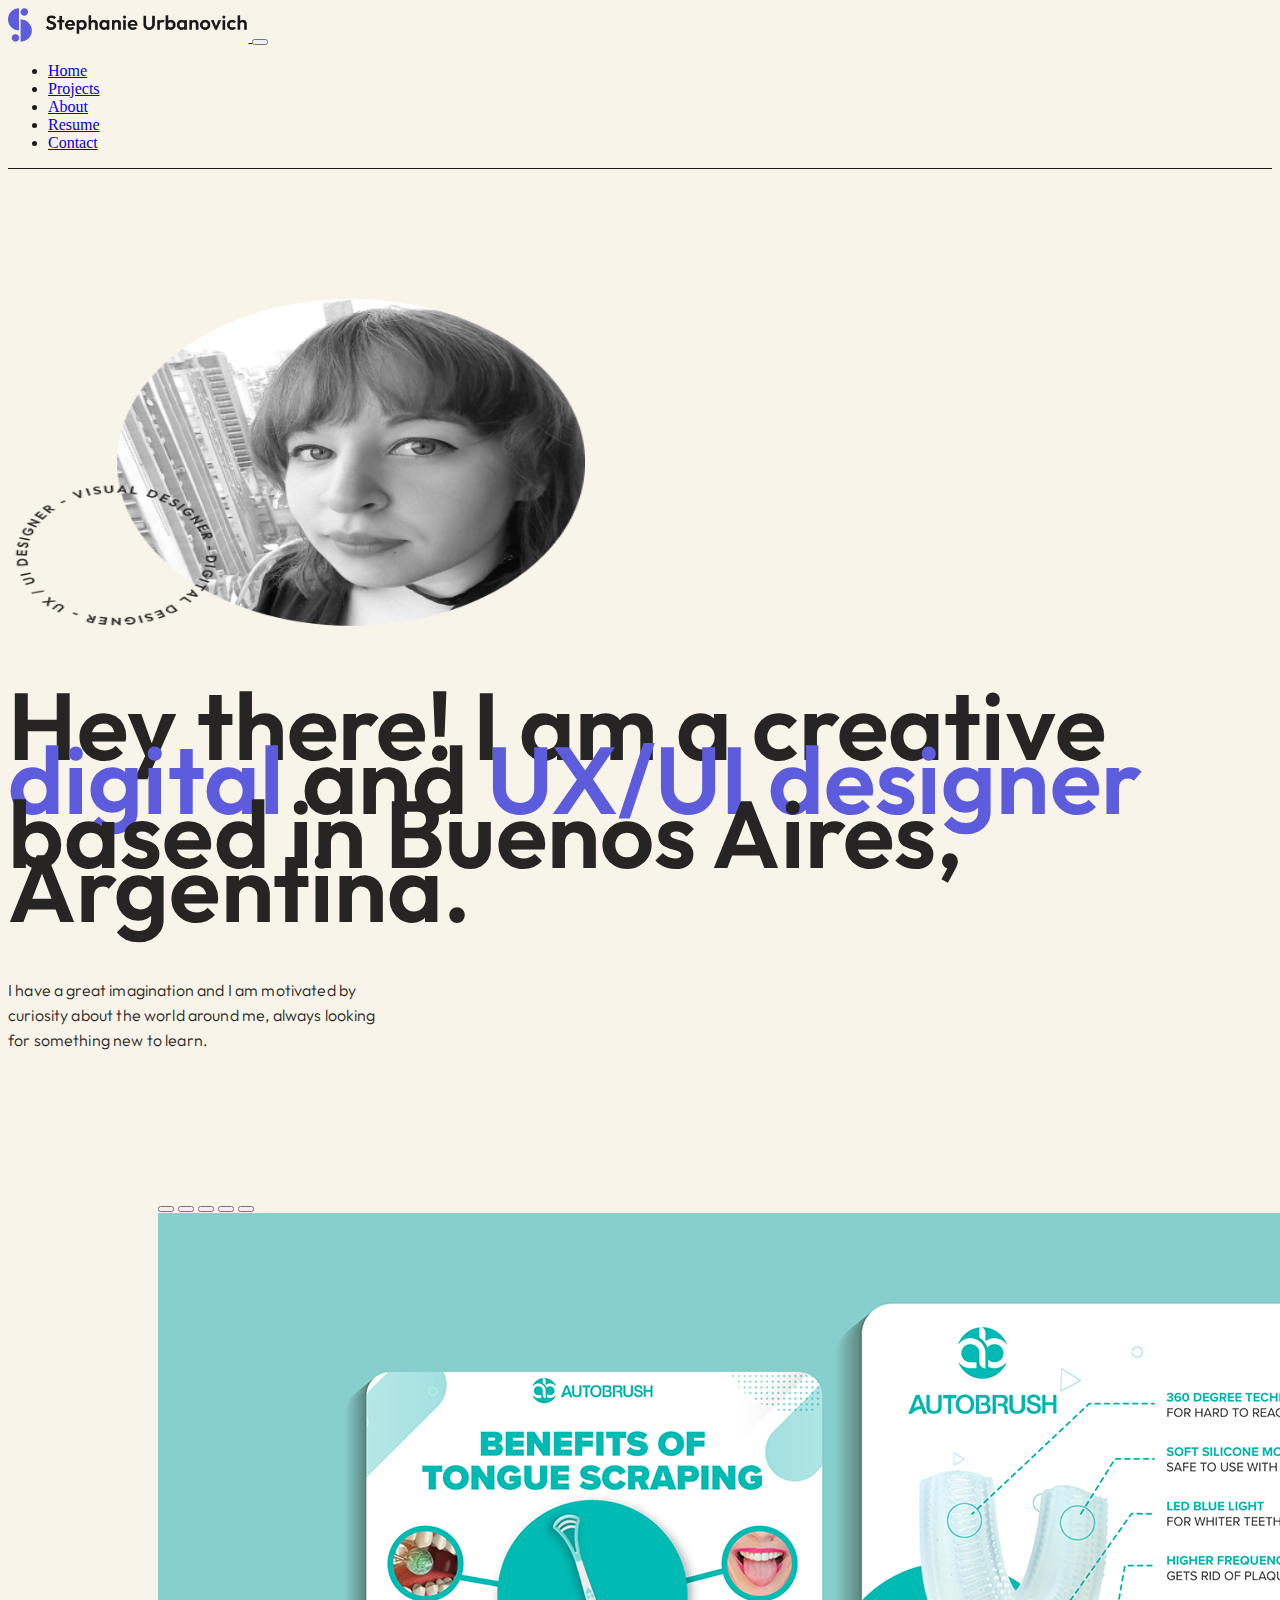
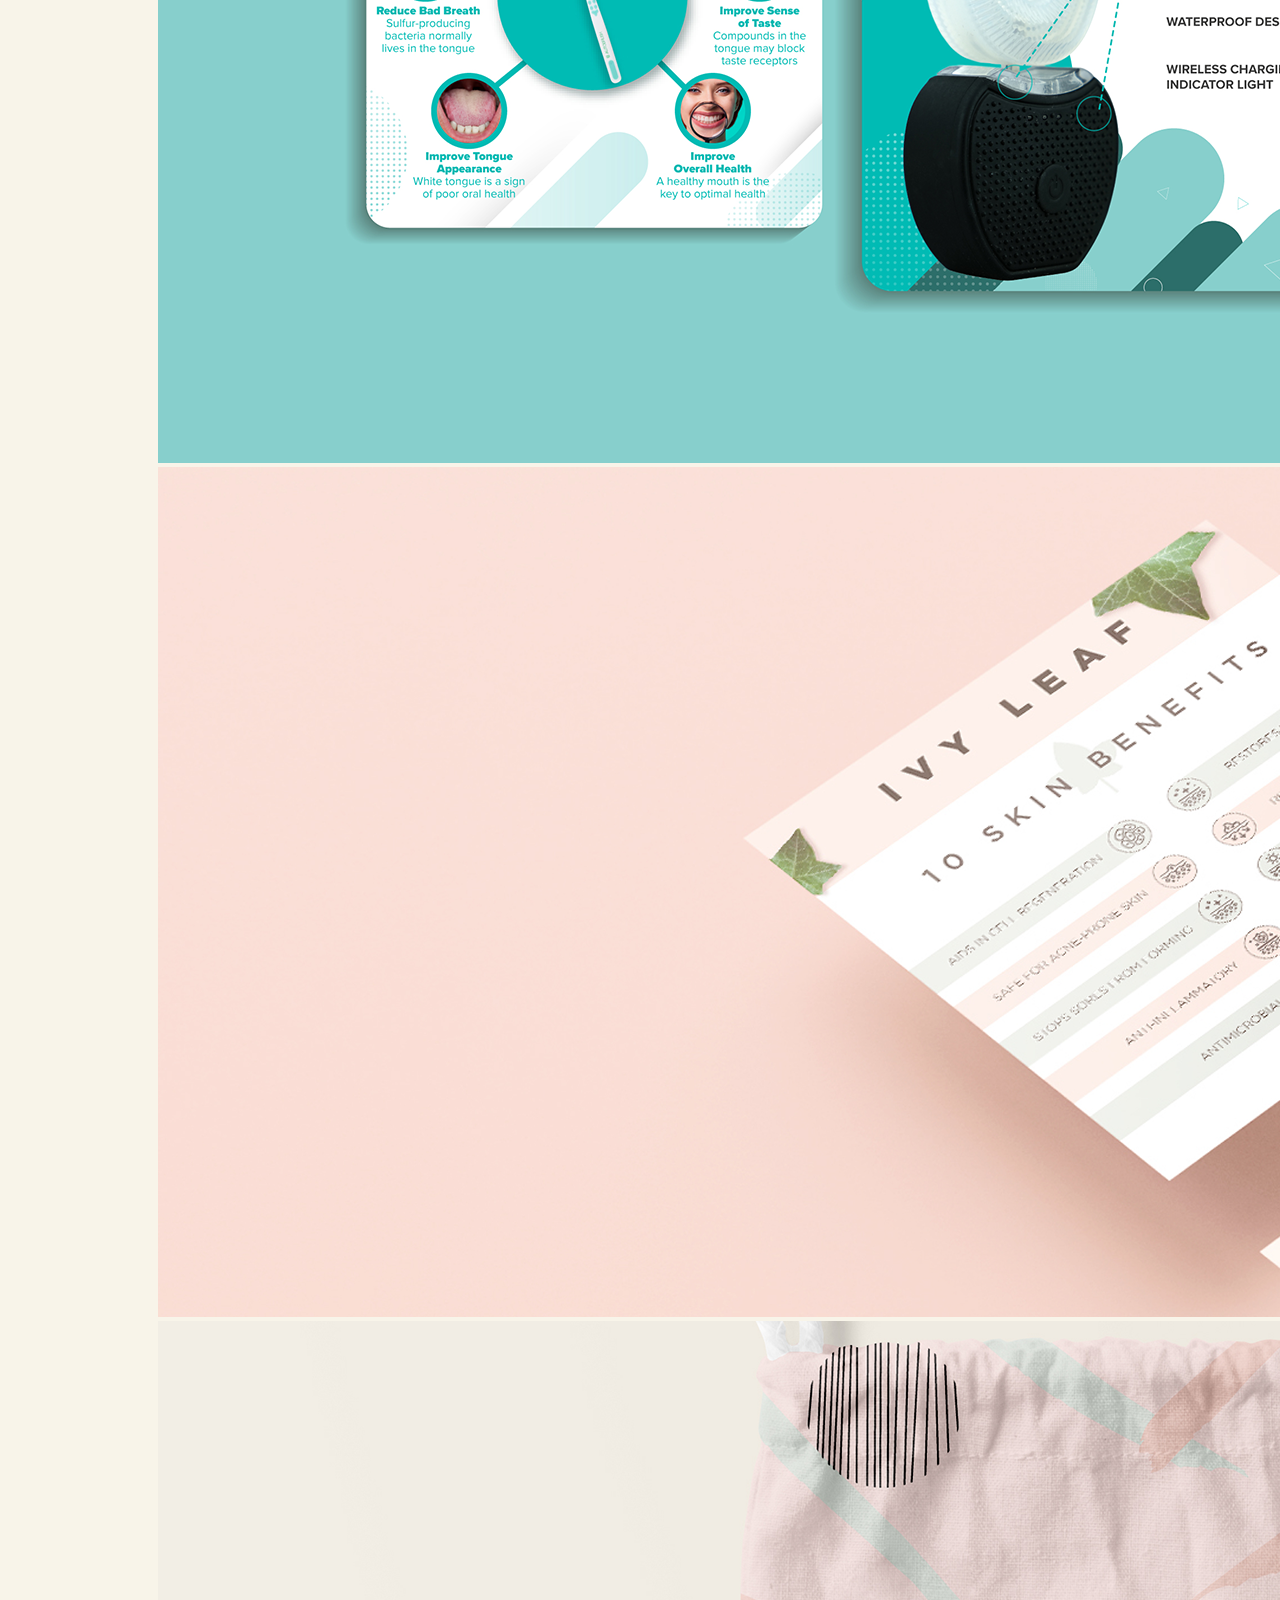
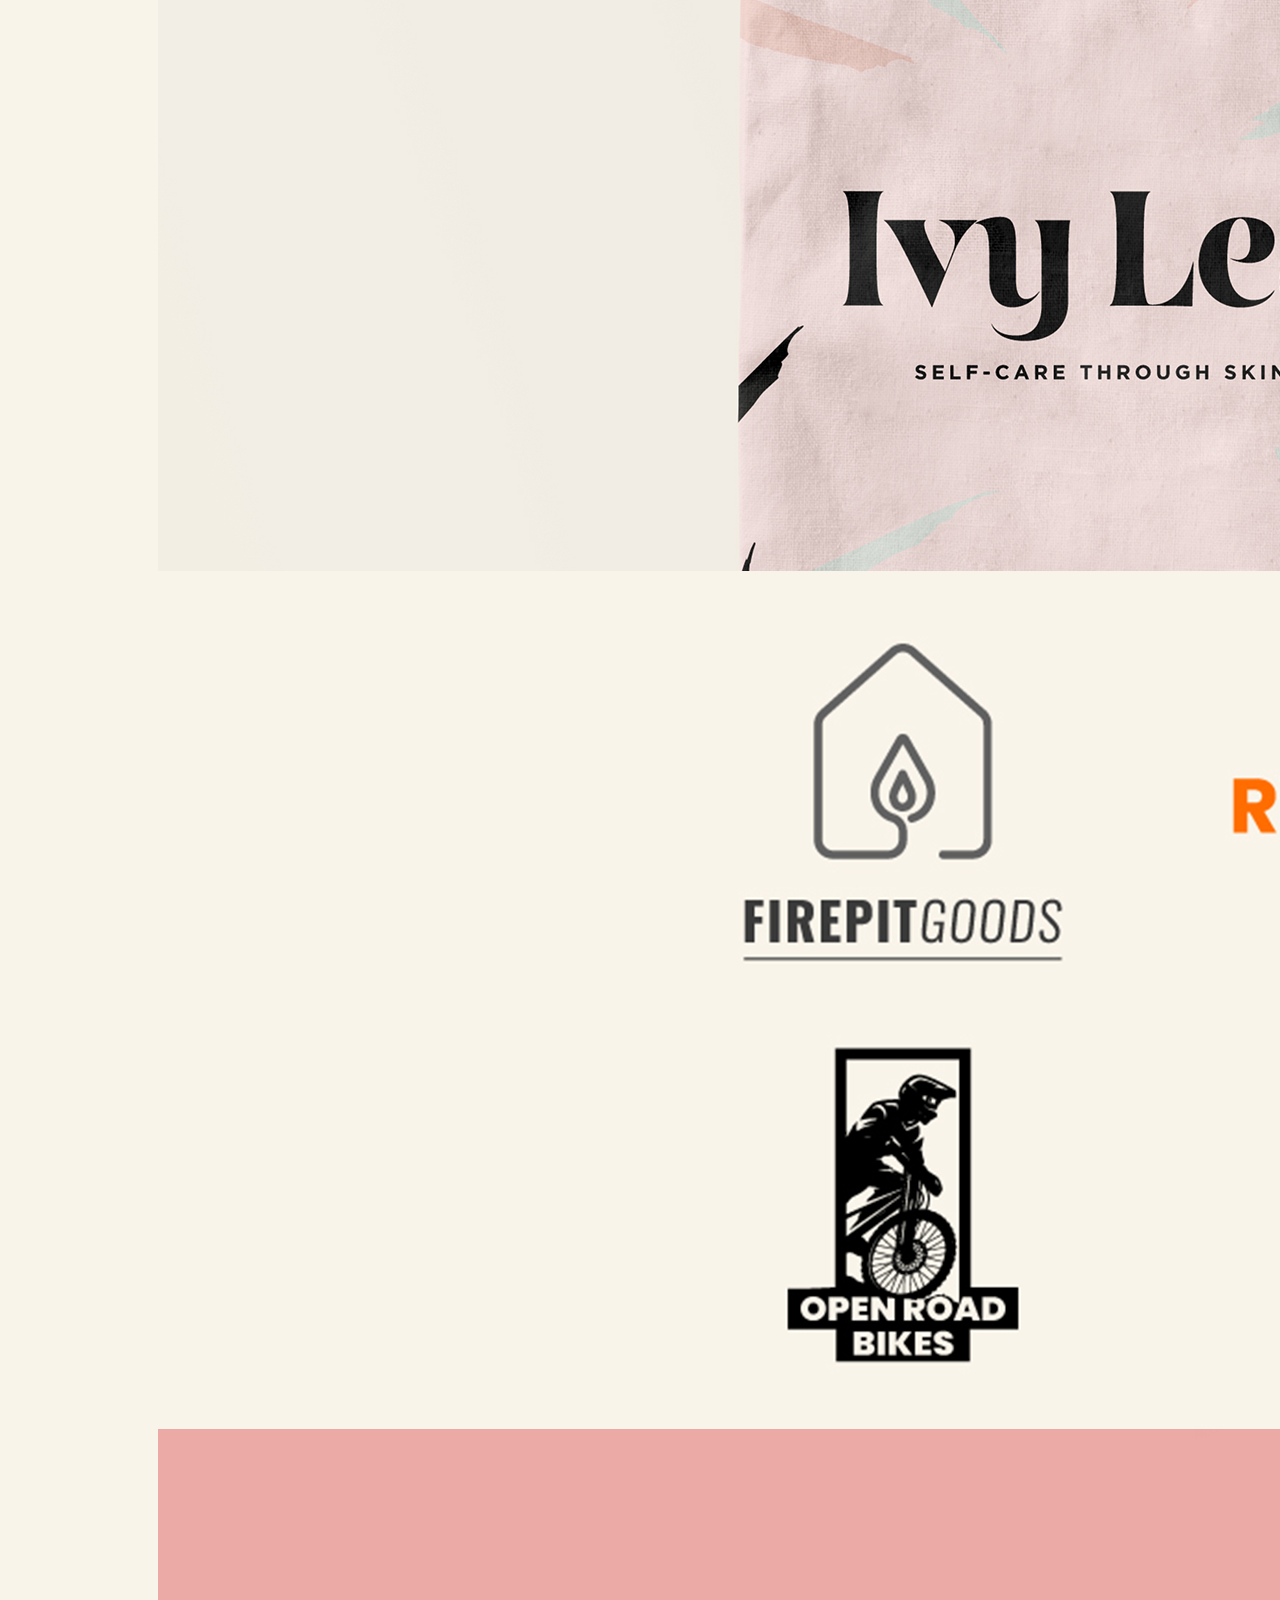
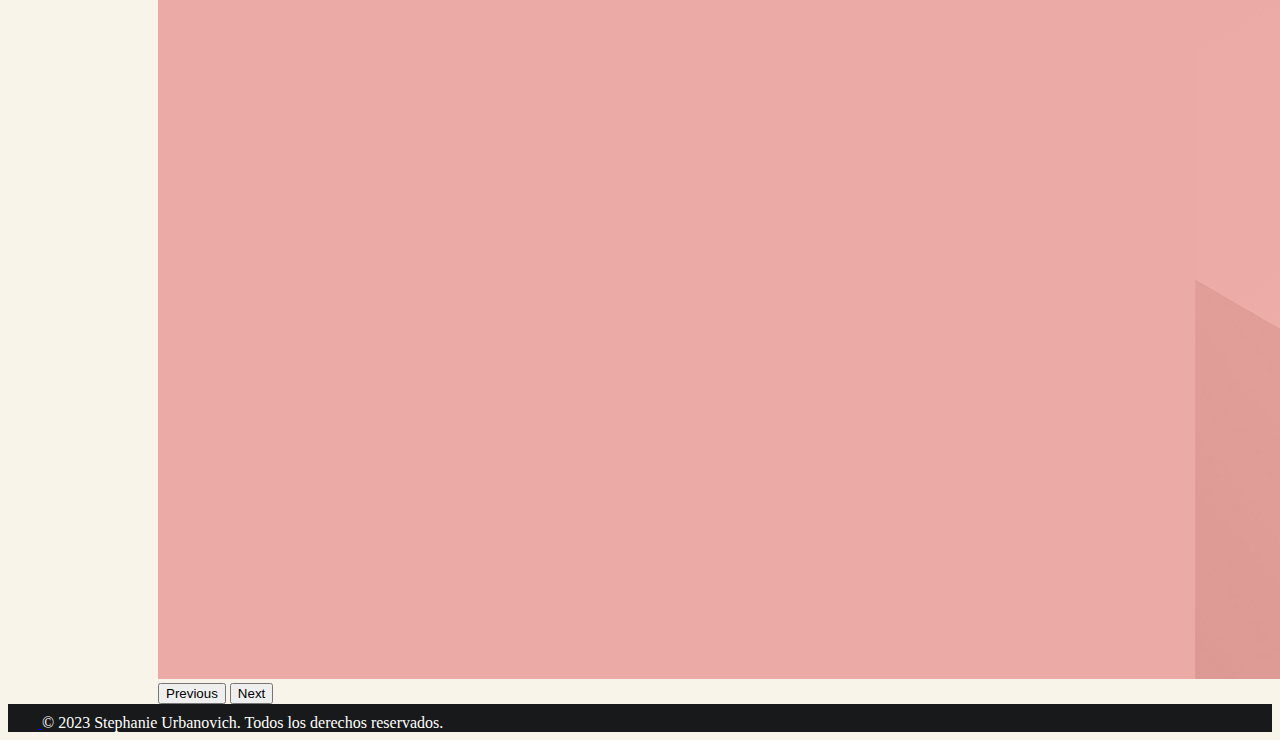
==== index.html @ 8e15cdd3 "Website con Sass tercera entrega" ====
<!DOCTYPE html>
<html lang="en">

<head>
    <meta charset="UTF-8">
    <meta name="viewport" content="width=device-width, initial-scale=1.0">
    <meta name="description" content="Stephanie Urbanovich, Designer in Visual Communication focused on UX/UI design located in Buenos Aires,
    Argentina.">
    <meta name="author" content="Stephanie Urbanovich">
    <title>Portfolio</title>
    <!-- BS CSS -->
    <link href="https://cdn.jsdelivr.net/npm/bootstrap@5.3.1/dist/css/bootstrap.min.css" rel="stylesheet"
        integrity="sha384-4bw+/aepP/YC94hEpVNVgiZdgIC5+VKNBQNGCHeKRQN+PtmoHDEXuppvnDJzQIu9" crossorigin="anonymous">
    <!-- Mi css -->
    <link rel="stylesheet" href="css/style.css">
    <link rel="shortcut icon" href="img/favicon.png" type="image/x-icon">
</head>

<body class="container-fluid">

    <!-- Header -->
    <header class="navbar navbar-expand-lg">
        <div class="container-fluid">
            <a class="navbar-brand ms-5" href="index.html">
                <img class="logo" src="img/logo completo.png" alt="Logo de Stephanie Urbanovich">
            </a>
            <button class="navbar-toggler" type="button" data-bs-toggle="collapse" data-bs-target="#navbarNav"
                aria-controls="navbarNav" aria-expanded="false" aria-label="Toggle navigation">
                <span class="navbar-toggler-icon"></span>
            </button>
            <nav class="collapse navbar-collapse me-5" id="navbarNav">
                <ul class="navbar-nav ms-auto fuentes">
                    <li class="nav-item">
                        <a class="nav-link" aria-current="page" href="index.html">Home</a>
                    </li>
                    <li class="nav-item">
                        <a class="nav-link" href="pages/projects.html">Projects</a>
                    </li>
                    <li class="nav-item">
                        <a class="nav-link" href="pages/about.html">About</a>
                    </li>
                    <li class="nav-item">
                        <a class="nav-link" href="pages/resume.html">Resume</a>
                    </li>
                    <li class="nav-item">
                        <a class="nav-link" href="pages/contact.html">Contact</a>
                    </li>
                </ul>
            </nav>
        </div>
    </header>

    <!-- Hero -->

    <div class="container col-xxl-8 px-4" style="padding-top: 130px; padding-bottom: 130px;">
        <div class="row flex-lg-row-reverse align-items-center g-5 py-3">
            <div class="col-10 col-sm-8 col-lg-6">
                <img src="img/image banner.png" class="d-block mx-lg-auto img-fluid" alt="Bootstrap Themes" width="577"
                    height="332" loading="lazy">
            </div>
            <div class="col-lg-6">
                <h1 class="display-5 fw-bold lh-1 mb-3"> Hey there! I am a creative <span
                        class="textoResaltado">digital</span> and <span class="textoResaltado">UX/UI designer</span>
                    based in Buenos Aires, Argentina.</h1>
                <p class="parrafoHome">I have a great imagination and I am motivated by curiosity about the world around
                    me, always looking for something new to learn.</p>
            </div>
        </div>
    </div>

    <!-- Main -->
    <div class="container d-flex justify-content-center mt-5" style="margin: 0 150px;">
        <div id="carouselExampleIndicators" class="carousel slide" style="max-width: 1140px;">
          <div class="carousel-indicators">
            <button type="button" data-bs-target="#carouselExampleIndicators" data-bs-slide-to="0" class="active" aria-current="true" aria-label="Slide 1"></button>
            <button type="button" data-bs-target="#carouselExampleIndicators" data-bs-slide-to="1" aria-label="Slide 2"></button>
            <button type="button" data-bs-target="#carouselExampleIndicators" data-bs-slide-to="2" aria-label="Slide 3"></button>
            <button type="button" data-bs-target="#carouselExampleIndicators" data-bs-slide-to="3" aria-label="Slide 4"></button>
            <button type="button" data-bs-target="#carouselExampleIndicators" data-bs-slide-to="4" aria-label="Slide 5"></button>
          </div>
          <div class="carousel-inner" style="width: 100%;">
            <div class="carousel-item active">
              <img src="img/slider 01.png" class="d-block w-100" alt="Image 1">
            </div>
            <div class="carousel-item">
              <img src="img/slider 02.png" class="d-block w-100 h-100" alt="Image 2">
            </div>
            <div class="carousel-item">
              <img src="img/slider 03.png" class="d-block w-100 h-100" alt="Image 3">
            </div>
            <div class="carousel-item">
              <img src="img/slider 04.png" class="d-block w-100 h-100" alt="Image 4">
            </div>
            <div class="carousel-item">
              <img src="img/slider 05.png" class="d-block w-100 h-100" alt="Image 5">
            </div>
          </div>
          <button class="carousel-control-prev" type="button" data-bs-target="#carouselExampleIndicators" data-bs-slide="prev">
            <span class="carousel-control-prev-icon" aria-hidden="true"></span>
            <span class="visually-hidden">Previous</span>
          </button>
          <button class="carousel-control-next" type="button" data-bs-target="#carouselExampleIndicators" data-bs-slide="next">
            <span class="carousel-control-next-icon" aria-hidden="true"></span>
            <span class="visually-hidden">Next</span>
          </button>
        </div>
      </div>


    <!-- Footer -->
    <div class="footer">
        <footer class="d-flex flex-wrap justify-content-between align-items-center py-3 my-4 ">
            <div class="col-md-5 d-flex align-items-center">
                <a href="/" class="mb-3 me-2 mb-md-0 text-body-secondary text-decoration-none lh-1">
                    <svg class="bi" width="30" height="24">
                        <use xlink:href="#bootstrap" />
                    </svg>
                </a>
                <span class="mb-3 mb-md-0 ">&copy; 2023 Stephanie Urbanovich. Todos los derechos
                    reservados.</span>
            </div>
        </footer>
    </div>


    <script src="https://cdn.jsdelivr.net/npm/bootstrap@5.3.1/dist/js/bootstrap.bundle.min.js"
        integrity="sha384-HwwvtgBNo3bZJJLYd8oVXjrBZt8cqVSpeBNS5n7C8IVInixGAoxmnlMuBnhbgrkm"
        crossorigin="anonymous"></script>
</body>

</html>
---- css/style.css ----
@import url("https://fonts.googleapis.com/css2?family=Outfit:wght@100;200;300;400;500;600;700;800;900&display=swap");
header {
  background-color: #F8F4E9;
  border-bottom: 1px solid #18191A;
}
header .textoResaltado {
  color: #5D5CDC;
}
header .fuentes {
  font-size: 16px;
  font-weight: 300;
  color: #18191A;
}
header .fuentes li a:hover {
  font-weight: bold;
}

h1 {
  color: #262523;
  font-family: Outfit;
  font-size: 95px;
  font-style: normal;
  font-weight: 600;
  line-height: 54px;
  letter-spacing: 0.15px;
}

p {
  color: #262523;
  font-family: Outfit;
  font-size: 16px;
  font-style: normal;
  font-weight: 300;
  line-height: 25px;
  letter-spacing: 0.15px;
}

.parrafoHome {
  width: 370px;
  height: 71px;
  flex-shrink: 0;
}

.image-link {
  display: block;
  text-decoration: none;
}

.image-container {
  position: relative;
  overflow: hidden;
  margin: 15px 0;
  width: 100%;
  padding-bottom: 76.2%;
}
.image-container img {
  position: absolute;
  top: 0;
  left: 0;
  width: 100%;
  height: 100%;
  transition: transform 0.3s ease;
}
.image-container .overlay {
  position: absolute;
  top: 0;
  left: 0;
  width: 100%;
  height: 100%;
  background-color: transparent;
  opacity: 0;
  transition: opacity 0.3s ease;
}
.image-container .overlay-text {
  position: absolute;
  top: 50%;
  left: 50%;
  transform: translate(-50%, -50%);
  color: #fff;
  opacity: 0;
  transition: opacity 0.3s ease;
  text-align: center;
  font-family: Outfit;
  font-size: 20px;
  font-style: normal;
  font-weight: 600;
  line-height: 25.5px;
  letter-spacing: 0.238px;
}
.image-container:hover .overlay {
  background-color: #5D5CDC;
  opacity: 0.9;
}
.image-container:hover .overlay-text {
  opacity: 1;
}

#workSection {
  background-color: #5D5CDC;
  padding: 30px 0;
}
#workSection .workContent {
  flex-shrink: 0;
  width: 410px;
}
#workSection .workContent .workTitle {
  color: #F8F4E9;
  font-family: Outfit;
  font-size: 25px;
  font-style: normal;
  font-weight: 600;
  line-height: 54px;
  letter-spacing: 0.15px;
  width: 410px;
  height: 43px;
  flex-shrink: 0;
}
#workSection .workContent .resumeTitle {
  color: #18191A;
  font-family: Outfit;
  font-size: 25px;
  font-style: normal;
  font-weight: 600;
  line-height: 54px;
  letter-spacing: 0.15px;
  width: 410px;
  height: 43px;
  flex-shrink: 0;
}
#workSection .workContent .workText {
  width: 485px;
  height: 228px;
  flex-shrink: 0;
  color: #F8F4E9;
  font-family: Outfit;
  font-size: 16px;
  font-style: normal;
  font-weight: 300;
  line-height: 25px;
  letter-spacing: 0.15px;
}
#workSection .workContent .workImage img {
  width: 358px;
  height: 203px;
}

footer {
  background-color: #18191A;
  color: white;
}
footer .container.d-flex.justify-content-between {
  max-width: 1440px;
  margin: 0 auto;
}
footer .logo {
  width: 240.458px;
  height: 33.618px;
  flex-shrink: 0;
}
footer .custom-accordion {
  background-color: #F8F4E9;
}
footer .image-custom {
  width: 100%;
  margin: 0;
  padding: 0;
  overflow: hidden;
}

@media (max-width: 768px) {
  .container.col-xxl-8.px-4.hero-section {
    padding-top: 50px;
    padding-bottom: 50px;
  }
  .container-fluid.main-section {
    padding: 30px 0;
  }
  .image-container {
    margin: 10px 0;
  }
  footer .container.d-flex.justify-content-between {
    max-width: 1440px;
    margin: 0 auto;
  }
  footer .logo {
    width: 240.458px;
    height: 33.618px;
    flex-shrink: 0;
  }
  footer .custom-accordion {
    background-color: #F8F4E9;
  }
  footer .image-custom {
    width: 100%;
    margin: 0;
    padding: 0;
    overflow: hidden;
  }
}
body {
  background-color: #F8F4E9;
}

.logo {
  width: 240.458px;
  height: 33.618px;
  flex-shrink: 0;
}

.textoResaltado {
  color: #5D5CDC;
}

/*# sourceMappingURL=style.css.map */
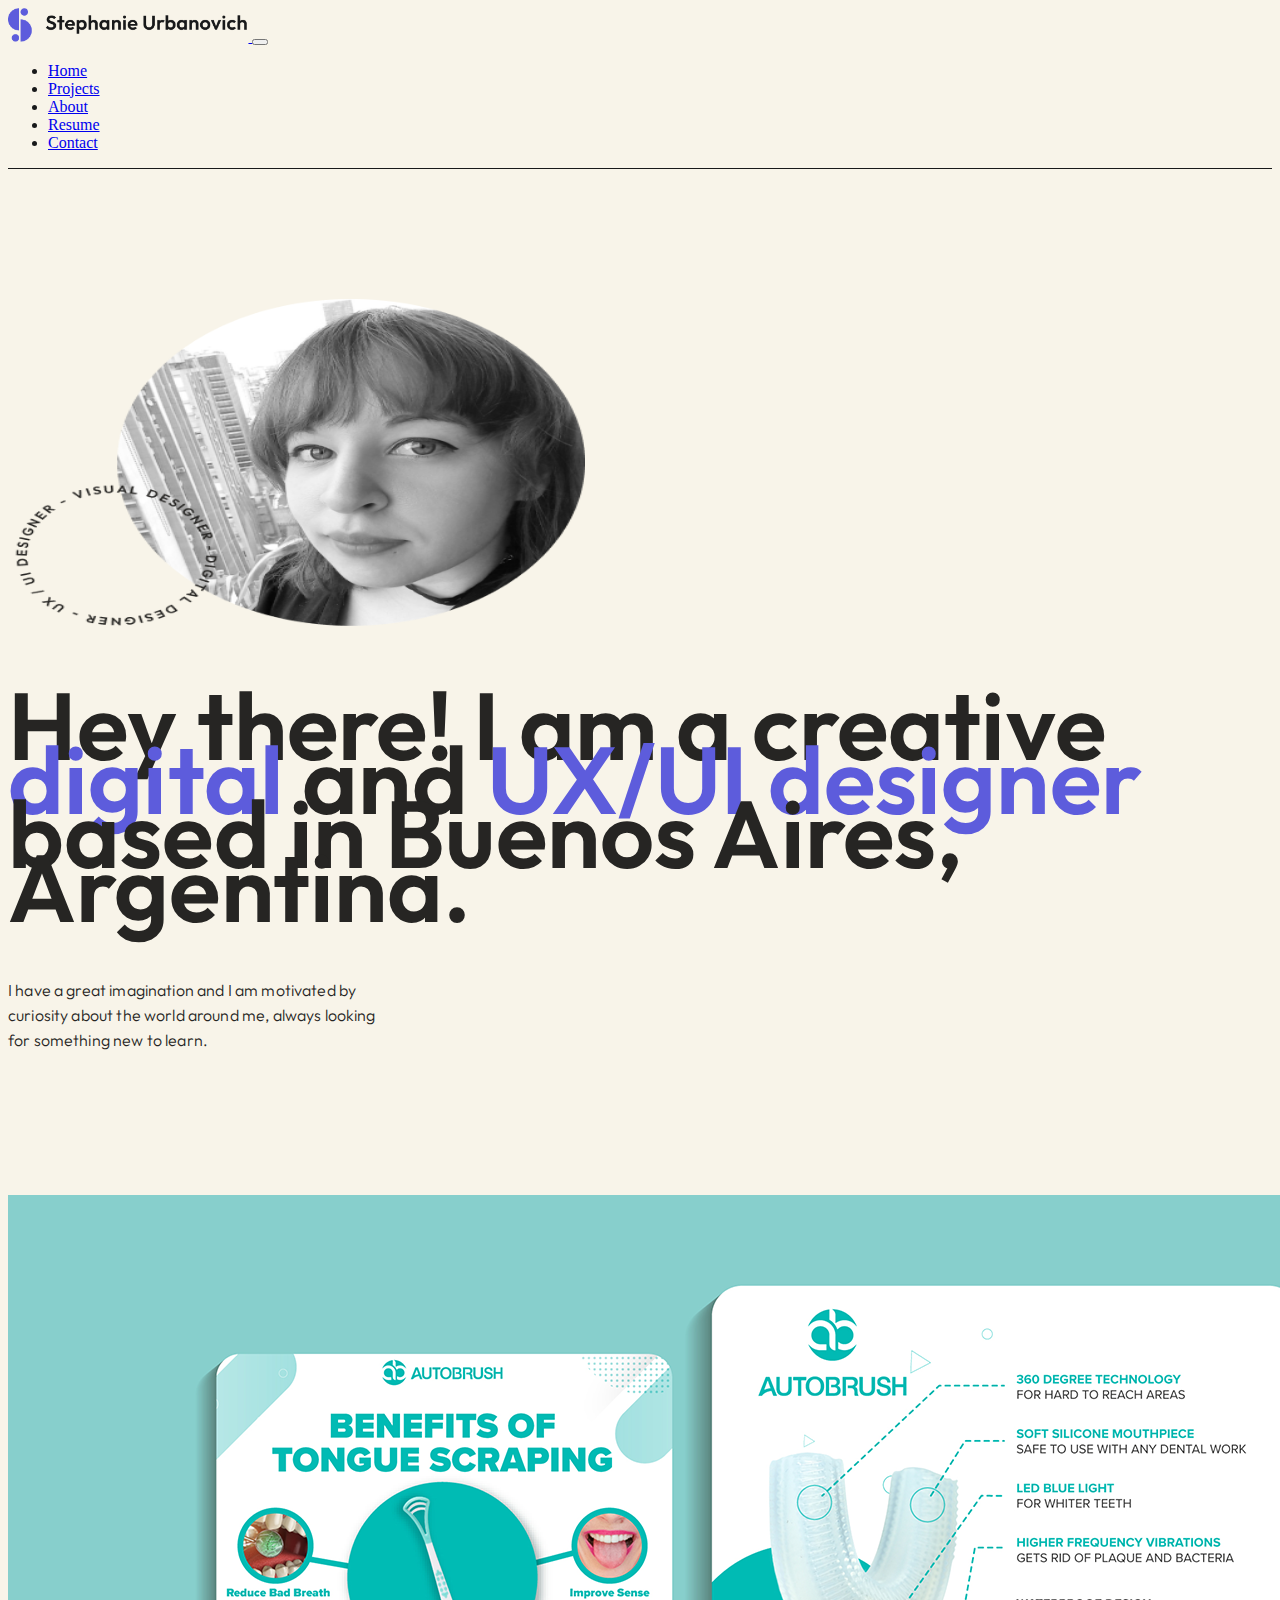
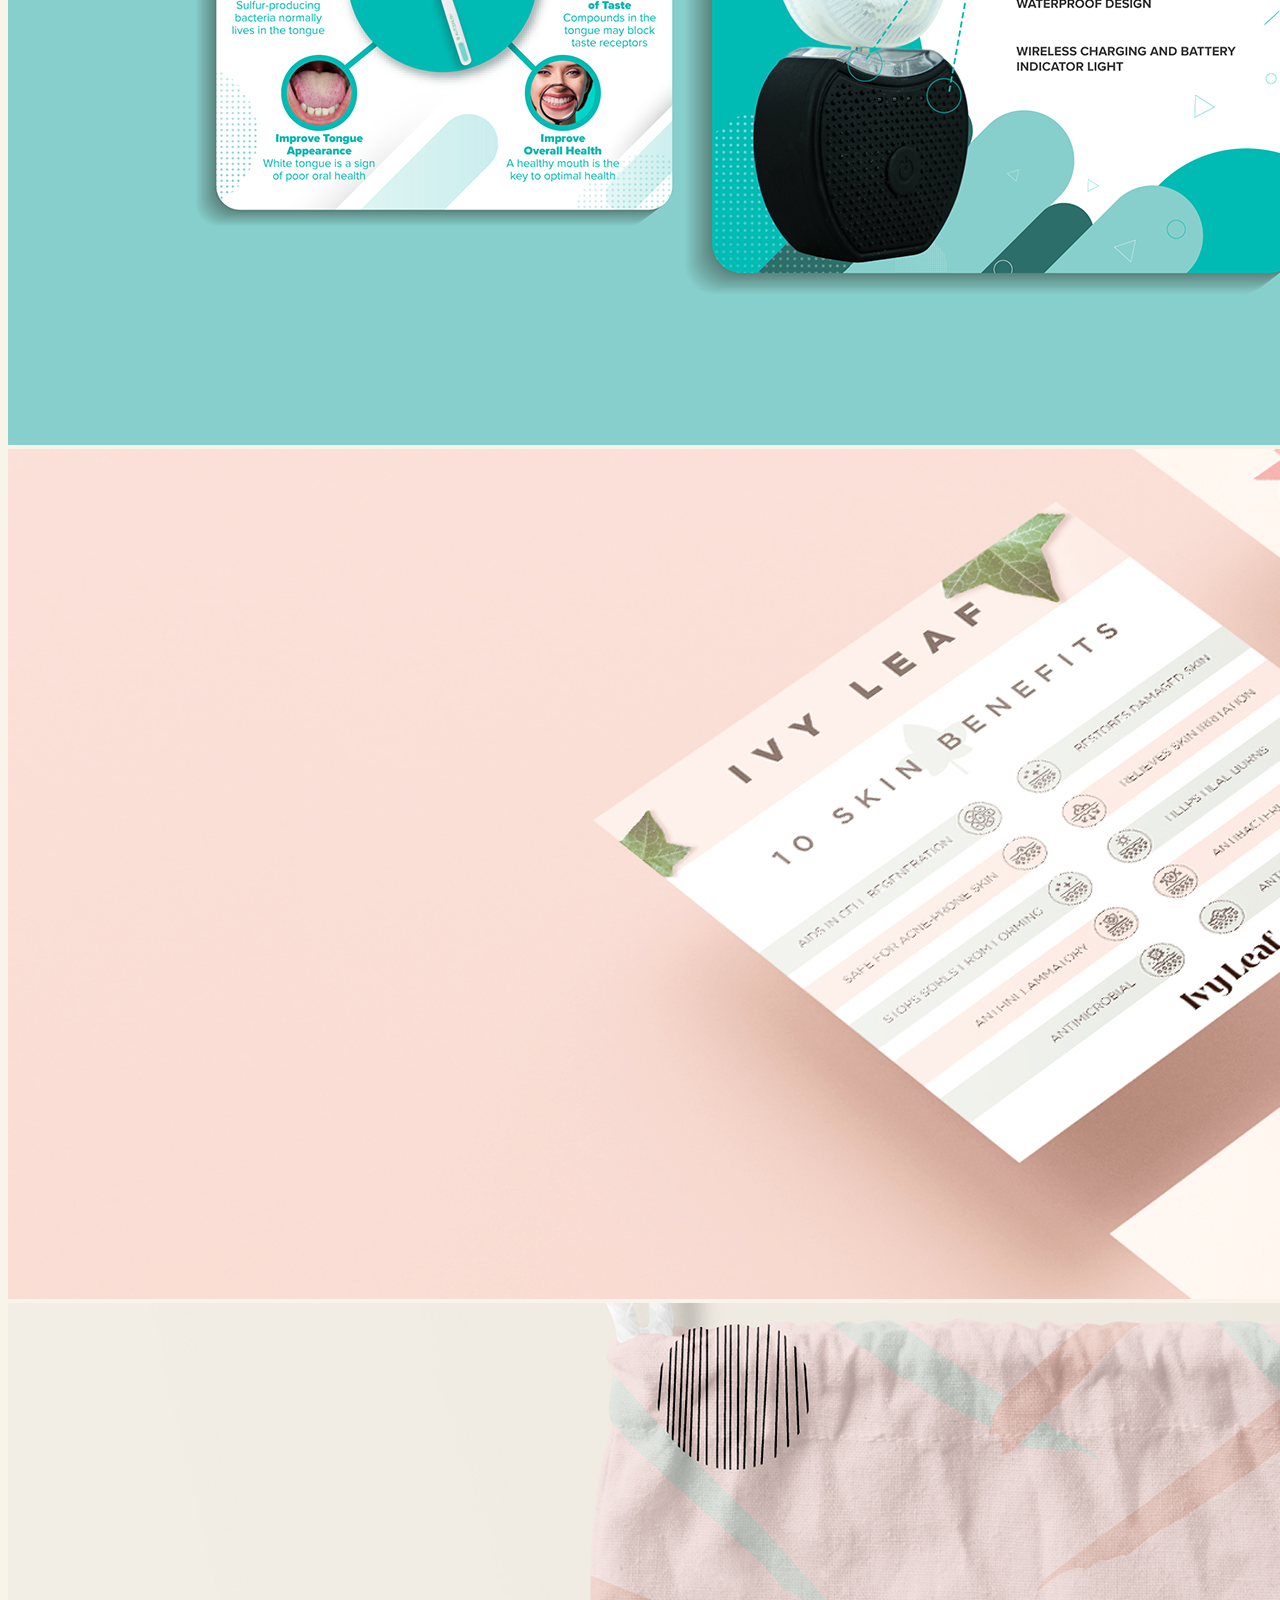
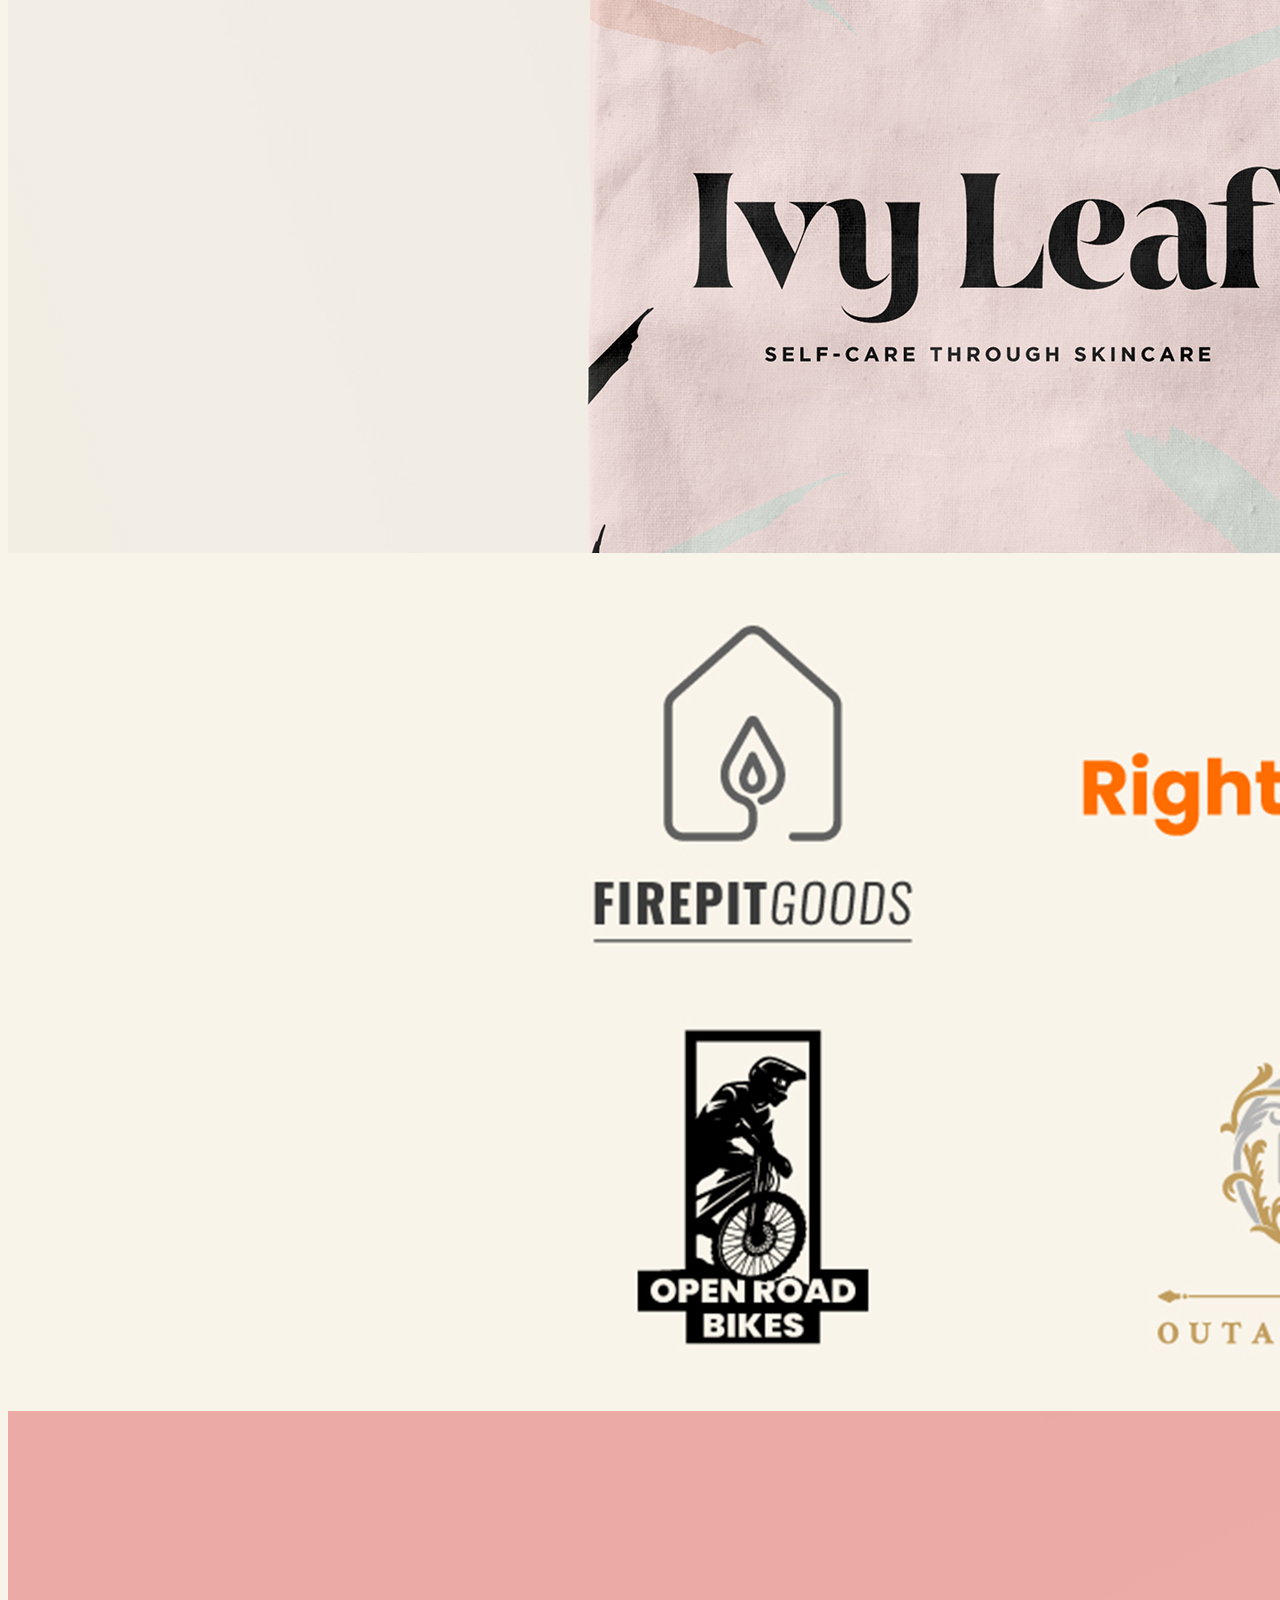
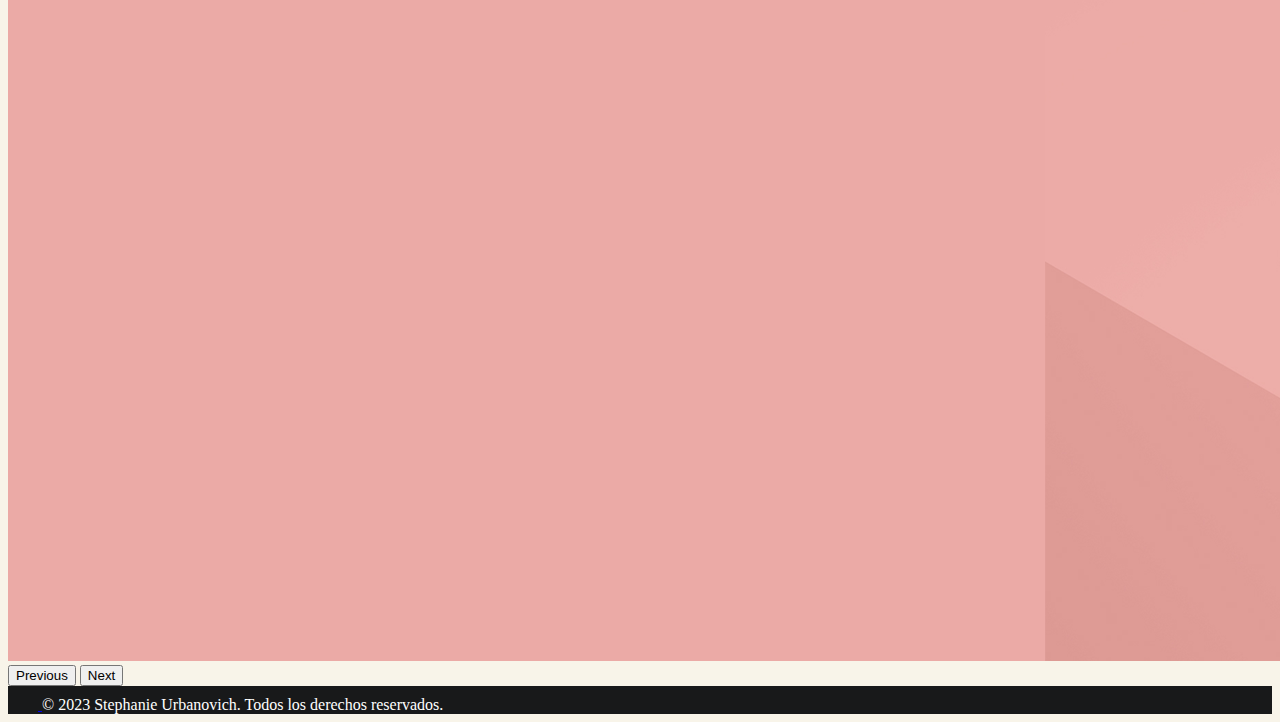
==== commit c90e3cd8: "Arregle el SEO y el Home - Entrega final" ====
--- a/index.html
+++ b/index.html
@@ -7,6 +7,8 @@
     <meta name="description" content="Stephanie Urbanovich, Designer in Visual Communication focused on UX/UI design located in Buenos Aires,
     Argentina.">
     <meta name="author" content="Stephanie Urbanovich">
+    <meta name="keywords"
+        content="Stephanie Urbanovich, Designer, Visual Communication, UX/UI design, Buenos Aires, Argentina">
     <title>Portfolio</title>
     <!-- BS CSS -->
     <link href="https://cdn.jsdelivr.net/npm/bootstrap@5.3.1/dist/css/bootstrap.min.css" rel="stylesheet"
@@ -69,43 +71,34 @@
     </div>
 
     <!-- Main -->
-    <div class="container d-flex justify-content-center mt-5" style="margin: 0 150px;">
-        <div id="carouselExampleIndicators" class="carousel slide" style="max-width: 1140px;">
-          <div class="carousel-indicators">
-            <button type="button" data-bs-target="#carouselExampleIndicators" data-bs-slide-to="0" class="active" aria-current="true" aria-label="Slide 1"></button>
-            <button type="button" data-bs-target="#carouselExampleIndicators" data-bs-slide-to="1" aria-label="Slide 2"></button>
-            <button type="button" data-bs-target="#carouselExampleIndicators" data-bs-slide-to="2" aria-label="Slide 3"></button>
-            <button type="button" data-bs-target="#carouselExampleIndicators" data-bs-slide-to="3" aria-label="Slide 4"></button>
-            <button type="button" data-bs-target="#carouselExampleIndicators" data-bs-slide-to="4" aria-label="Slide 5"></button>
-          </div>
-          <div class="carousel-inner" style="width: 100%;">
+
+    <div id="carouselExample" class="carousel slide">
+        <div class="carousel-inner">
             <div class="carousel-item active">
-              <img src="img/slider 01.png" class="d-block w-100" alt="Image 1">
+                <img src="img/slider 01.png" class="d-block w-100" alt="Social Media post for Autobrush brand">
             </div>
             <div class="carousel-item">
-              <img src="img/slider 02.png" class="d-block w-100 h-100" alt="Image 2">
+                <img src="img/slider 02.png" class="d-block w-100" alt="Flyers for Ivy Leaf brand">
             </div>
             <div class="carousel-item">
-              <img src="img/slider 03.png" class="d-block w-100 h-100" alt="Image 3">
+                <img src="img/slider 03.png" class="d-block w-100" alt="Bags for Ivy Leaf brand">
             </div>
             <div class="carousel-item">
-              <img src="img/slider 04.png" class="d-block w-100 h-100" alt="Image 4">
+                <img src="img/slider 04.png" class="d-block w-100" alt="8 logo design for different brands">
             </div>
             <div class="carousel-item">
-              <img src="img/slider 05.png" class="d-block w-100 h-100" alt="Image 5">
+                <img src="img/slider 05.png" class="d-block w-100" alt="Website mockup">
             </div>
-          </div>
-          <button class="carousel-control-prev" type="button" data-bs-target="#carouselExampleIndicators" data-bs-slide="prev">
+        </div>
+        <button class="carousel-control-prev" type="button" data-bs-target="#carouselExample" data-bs-slide="prev">
             <span class="carousel-control-prev-icon" aria-hidden="true"></span>
             <span class="visually-hidden">Previous</span>
-          </button>
-          <button class="carousel-control-next" type="button" data-bs-target="#carouselExampleIndicators" data-bs-slide="next">
+        </button>
+        <button class="carousel-control-next" type="button" data-bs-target="#carouselExample" data-bs-slide="next">
             <span class="carousel-control-next-icon" aria-hidden="true"></span>
             <span class="visually-hidden">Next</span>
-          </button>
-        </div>
-      </div>
-
+        </button>
+    </div>
 
     <!-- Footer -->
     <div class="footer">
